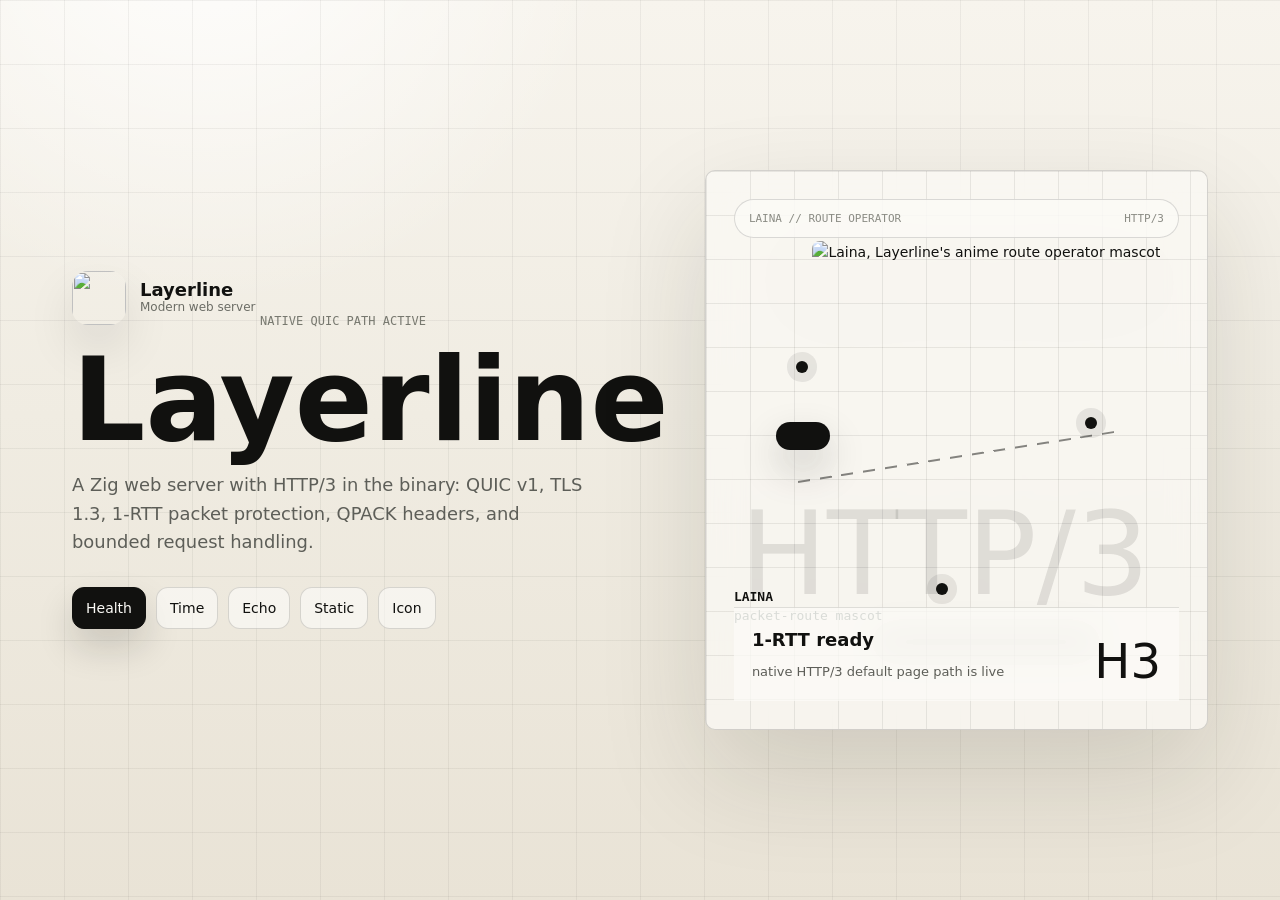
==== src/assets/default.html @ 22386458 "Extract builtin default page asset" ====
<!doctype html>
<html lang="en">
<head>
<meta charset="utf-8">
<meta name="viewport" content="width=device-width, initial-scale=1">
<title>Layerline</title>
<link rel="icon" type="image/svg+xml" href="/favicon.svg">
<style>
  * { box-sizing: border-box; }
  body {
    margin: 0;
    min-height: 100vh;
    overflow-x: hidden;
    color: #11110f;
    background:
      radial-gradient(circle at 16% -12%, rgba(255,255,255,.92), transparent 28%),
      linear-gradient(180deg, #f7f4ed 0%, #f0ece2 46%, #e9e3d6 100%);
    font: 14px/1.6 ui-sans-serif, system-ui, -apple-system, BlinkMacSystemFont, "Segoe UI", sans-serif;
  }
  body::before {
    content: "";
    position: fixed;
    inset: 0;
    z-index: -2;
    background:
      linear-gradient(rgba(15,15,12,.05) 1px, transparent 1px),
      linear-gradient(90deg, rgba(15,15,12,.05) 1px, transparent 1px);
    background-size: 64px 64px;
  }
  main {
    min-height: 100vh;
    display: grid;
    grid-template-columns: minmax(0, 1.05fr) minmax(280px, .95fr);
    align-items: center;
    gap: clamp(28px, 6vw, 90px);
    max-width: 1280px;
    margin: 0 auto;
    padding: clamp(28px, 6vw, 72px);
  }
  .brand {
    display: inline-flex;
    align-items: center;
    gap: 14px;
    margin-bottom: 28px;
    color: inherit;
    text-decoration: none;
  }
  .brand img {
    width: 54px;
    height: 54px;
    border-radius: 16px;
    box-shadow: 0 22px 48px rgba(17,17,15,.1);
  }
  .brand strong {
    display: block;
    font-size: 18px;
    line-height: 1.1;
    letter-spacing: 0;
  }
  .brand small {
    display: block;
    color: #6b6c65;
    font-size: 12px;
    line-height: 1.2;
  }
  h1 {
    margin: 0;
    max-width: 9ch;
    font-size: clamp(68px, 9vw, 132px);
    line-height: .82;
    letter-spacing: 0;
  }
  .eyebrow {
    display: inline-flex;
    margin: 0 0 16px;
    color: #77786f;
    font: 12px/1.2 ui-monospace, SFMono-Regular, Menlo, monospace;
    text-transform: uppercase;
  }
  p {
    max-width: 46ch;
    margin: 24px 0 0;
    color: #5d5e58;
    font-size: clamp(16px, 1.4vw, 20px);
  }
  .actions {
    display: flex;
    flex-wrap: wrap;
    gap: 10px;
    margin-top: 30px;
  }
  a.button {
    display: inline-flex;
    min-height: 42px;
    align-items: center;
    border: 1px solid rgba(15,15,12,.14);
    border-radius: 12px;
    padding: 9px 13px;
    background: rgba(255,255,255,.5);
    color: #11110f;
    text-decoration: none;
  }
  a.button.primary {
    border-color: #11110f;
    background: #11110f;
    color: #fbfaf6;
    box-shadow: 0 18px 36px rgba(17,17,15,.16);
  }
  .surface {
    position: relative;
    min-height: 560px;
    border: 1px solid rgba(17,17,15,.16);
    border-radius: 10px;
    overflow: hidden;
    background: rgba(251,250,246,.72);
    box-shadow: 0 44px 110px rgba(38,34,24,.14);
    backdrop-filter: blur(18px);
  }
  .surface::before {
    content: "";
    position: absolute;
    inset: 0;
    z-index: 0;
    pointer-events: none;
    background:
      linear-gradient(rgba(17,17,15,.08) 1px, transparent 1px),
      linear-gradient(90deg, rgba(17,17,15,.08) 1px, transparent 1px);
    background-size: 44px 44px;
  }
  .mascot-wrap {
    position: absolute;
    left: 90px;
    right: 30px;
    top: 70px;
    bottom: 74px;
    z-index: 2;
    display: flex;
    align-items: flex-end;
    justify-content: center;
    pointer-events: auto;
  }
  .mascot-wrap::after {
    content: "";
    position: absolute;
    left: 50%;
    bottom: 0;
    width: min(58%, 280px);
    height: 26px;
    border-radius: 999px;
    background: rgba(17,17,15,.13);
    filter: blur(14px);
    transform: translateX(-50%);
    animation: mascot-shadow 5.4s ease-in-out infinite;
  }
  .mascot {
    position: relative;
    z-index: 2;
    display: block;
    width: auto;
    height: min(100%, 500px);
    max-width: 100%;
    border-radius: 8px;
    object-fit: contain;
    filter: drop-shadow(0 30px 42px rgba(17,17,15,.18));
    animation: mascot-float 5.4s ease-in-out infinite;
  }
  .mascot-wrap:focus-visible {
    outline: 2px solid #1c8c74;
    outline-offset: -8px;
  }
  .mascot-wrap:hover .mascot,
  .mascot-wrap:focus-within .mascot {
    animation-duration: 3.8s;
  }
  .mascot-name {
    position: absolute;
    z-index: 5;
    left: 28px;
    bottom: 106px;
    color: #11110f;
    font: 700 13px/1.1 ui-monospace, SFMono-Regular, Menlo, monospace;
    text-transform: uppercase;
  }
  .mascot-name span {
    display: block;
    margin-top: 4px;
    color: #5f6f68;
    font-weight: 500;
    text-transform: none;
  }
  .rail {
    position: absolute;
    z-index: 5;
    left: 28px;
    right: 28px;
    top: 28px;
    display: flex;
    justify-content: space-between;
    gap: 16px;
    padding: 12px 14px;
    border: 1px solid rgba(17,17,15,.14);
    border-radius: 999px;
    background: rgba(251,250,246,.86);
    color: #8b8c84;
    font: 11px/1.2 ui-monospace, SFMono-Regular, Menlo, monospace;
    letter-spacing: 0;
    text-transform: uppercase;
  }
  .route {
    position: absolute;
    z-index: 1;
    left: 18%;
    right: 18%;
    top: 51%;
    height: 2px;
    background: repeating-linear-gradient(90deg, rgba(17,17,15,.5) 0 12px, transparent 12px 22px);
    transform: rotate(-9deg);
  }
  .packet {
    position: absolute;
    z-index: 3;
    left: 14%;
    top: 45%;
    width: 54px;
    height: 28px;
    border: 1px solid rgba(17,17,15,.28);
    border-radius: 999px;
    background: #11110f;
    box-shadow: 0 18px 40px rgba(17,17,15,.2);
    animation: packet-run 4.8s ease-in-out infinite;
  }
  .h3mark {
    position: absolute;
    z-index: 1;
    left: 34px;
    bottom: 128px;
    font-size: clamp(62px, 10vw, 116px);
    line-height: .82;
    letter-spacing: 0;
    color: rgba(17,17,15,.11);
  }
  .caps {
    position: absolute;
    left: 28px;
    right: 28px;
    top: 88px;
    display: grid;
    grid-template-columns: repeat(2, minmax(0, 1fr));
    gap: 10px;
  }
  .cap {
    min-height: 48px;
    padding: 10px 11px;
    border-top: 1px solid rgba(17,17,15,.14);
    background: rgba(251,250,246,.52);
    color: #11110f;
    font: 12px/1.25 ui-monospace, SFMono-Regular, Menlo, monospace;
    transition: background .18s ease, transform .18s ease;
  }
  .cap:hover {
    background: rgba(255,255,255,.76);
    transform: translateY(-2px);
  }
  .node {
    position: absolute;
    z-index: 4;
    width: 12px;
    height: 12px;
    border-radius: 999px;
    background: #11110f;
    box-shadow: 0 0 0 9px rgba(17,17,15,.08);
    animation: node-pulse 3.2s ease-in-out infinite;
  }
  .n1 { left: 18%; top: 34%; }
  .n2 { right: 22%; top: 44%; }
  .n3 { left: 46%; bottom: 24%; }
  .footer {
    position: absolute;
    z-index: 5;
    left: 28px;
    right: 28px;
    bottom: 28px;
    display: grid;
    grid-template-columns: 1fr auto;
    gap: 18px;
    align-items: end;
    padding: 18px;
    border-top: 1px solid rgba(17,17,15,.12);
    background: rgba(251,250,246,.78);
  }
  .footer strong {
    display: block;
    margin-bottom: 5px;
    font-size: 18px;
  }
  .footer span {
    color: #5d5e58;
    font-size: 13px;
  }
  .status {
    font-size: 48px;
    line-height: .9;
  }
  @keyframes packet-run {
    0%, 100% { transform: translateX(0) rotate(-9deg); opacity: .68; }
    50% { transform: translateX(230px) rotate(-9deg); opacity: 1; }
  }
  @keyframes mascot-float {
    0%, 100% { transform: translateY(0) rotate(-.8deg); }
    50% { transform: translateY(-12px) rotate(.8deg); }
  }
  @keyframes mascot-shadow {
    0%, 100% { transform: translateX(-50%) scaleX(.92); opacity: .72; }
    50% { transform: translateX(-50%) scaleX(1.06); opacity: .46; }
  }
  @keyframes node-pulse {
    0%, 100% { box-shadow: 0 0 0 8px rgba(17,17,15,.08); }
    50% { box-shadow: 0 0 0 15px rgba(17,17,15,.04); }
  }
  @media (max-width: 820px) {
    main { grid-template-columns: 1fr; padding: 24px; }
    h1 { font-size: clamp(64px, 22vw, 104px); }
    .surface { min-height: 560px; }
    .mascot-wrap { left: 62px; right: 8px; top: 76px; bottom: 114px; }
    .mascot { height: min(100%, 430px); }
    .mascot-name { bottom: 104px; }
    .route { top: 57%; }
    .packet { top: 54%; animation: none; transform: rotate(-9deg); }
    .h3mark { bottom: 148px; font-size: 70px; }
    .caps { grid-template-columns: 1fr 1fr; }
  }
</style>
</head>
<body>
<main>
  <section>
    <a class="brand" href="/" aria-label="Layerline home">
      <img src="/favicon.svg" alt="">
      <span><strong>Layerline</strong><small>Modern web server</small></span>
    </a>
    <div class="eyebrow">native QUIC path active</div>
    <h1>Layerline</h1>
    <p>A Zig web server with HTTP/3 in the binary: QUIC v1, TLS 1.3, 1-RTT packet protection, QPACK headers, and bounded request handling.</p>
    <div class="actions">
      <a class="button primary" href="/health">Health</a>
      <a class="button" href="/time">Time</a>
      <a class="button" href="/api/echo?msg=hello">Echo</a>
      <a class="button" href="/static/hello.txt">Static</a>
      <a class="button" href="/favicon.svg">Icon</a>
    </div>
  </section>
  <aside class="surface" aria-labelledby="laina-heading laina-role">
    <div class="rail"><span>Laina // route operator</span><span>HTTP/3</span></div>
    <div class="h3mark">HTTP/3</div>
    <div class="route"></div>
    <div class="packet"></div>
    <div class="mascot-wrap" tabindex="0">
      <img class="mascot" src="/static/laina.png?v=hands" alt="Laina, Layerline's anime route operator mascot">
    </div>
    <div class="mascot-name" id="laina-heading">Laina<span id="laina-role">packet-route mascot</span></div>
    <div class="node n1"></div>
    <div class="node n2"></div>
    <div class="node n3"></div>
    <div class="footer"><div><strong>1-RTT ready</strong><span>native HTTP/3 default page path is live</span></div><div class="status">H3</div></div>
  </aside>
</main>
</body>
</html>
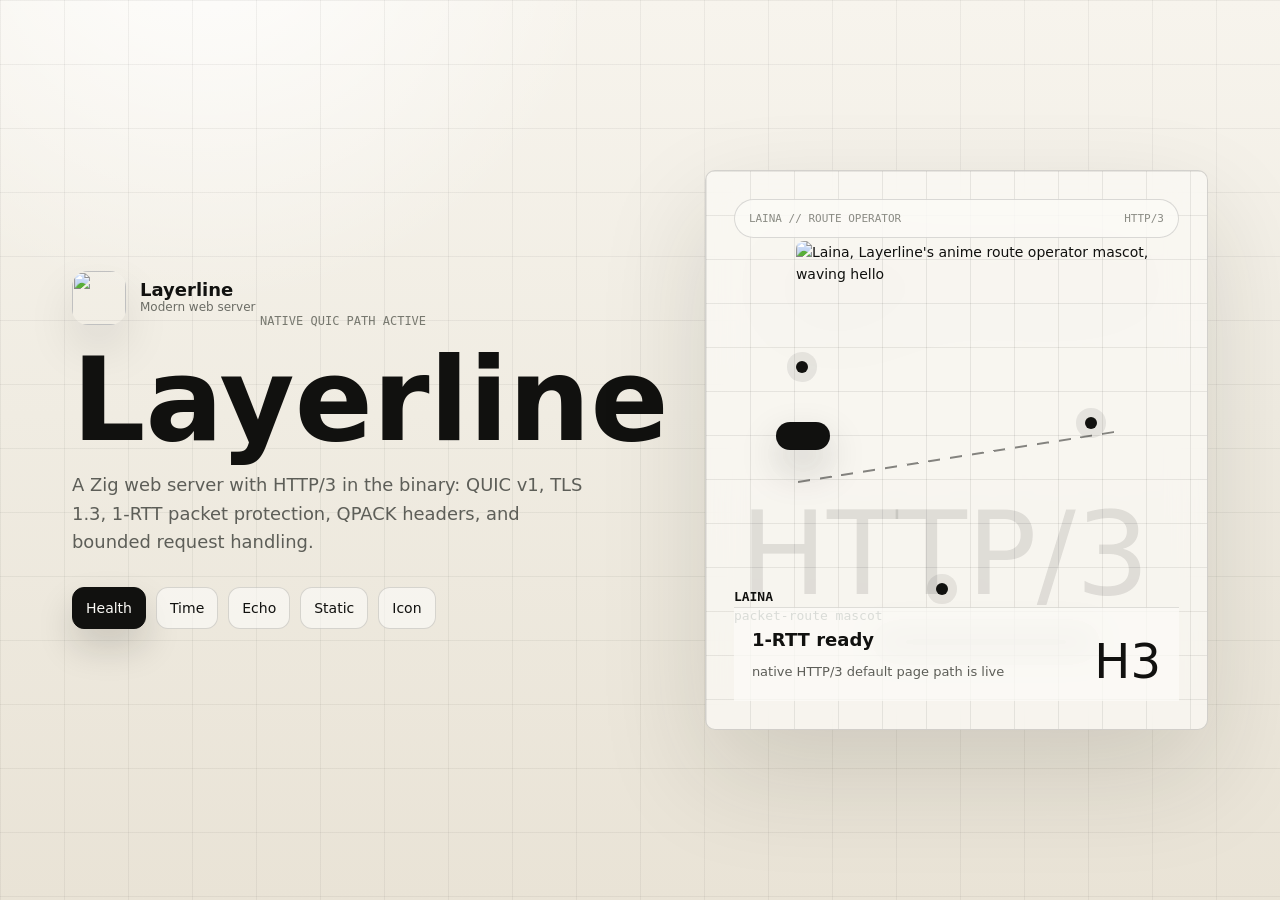
==== commit 2521aba2: "refresh laina and the website" ====
--- a/src/assets/default.html
+++ b/src/assets/default.html
@@ -355,7 +355,7 @@
     <div class="route"></div>
     <div class="packet"></div>
     <div class="mascot-wrap" tabindex="0">
-      <img class="mascot" src="/static/laina.png?v=hands" alt="Laina, Layerline's anime route operator mascot">
+      <img class="mascot" src="/static/laina-v2.png" alt="Laina, Layerline's anime route operator mascot, waving hello">
     </div>
     <div class="mascot-name" id="laina-heading">Laina<span id="laina-role">packet-route mascot</span></div>
     <div class="node n1"></div>
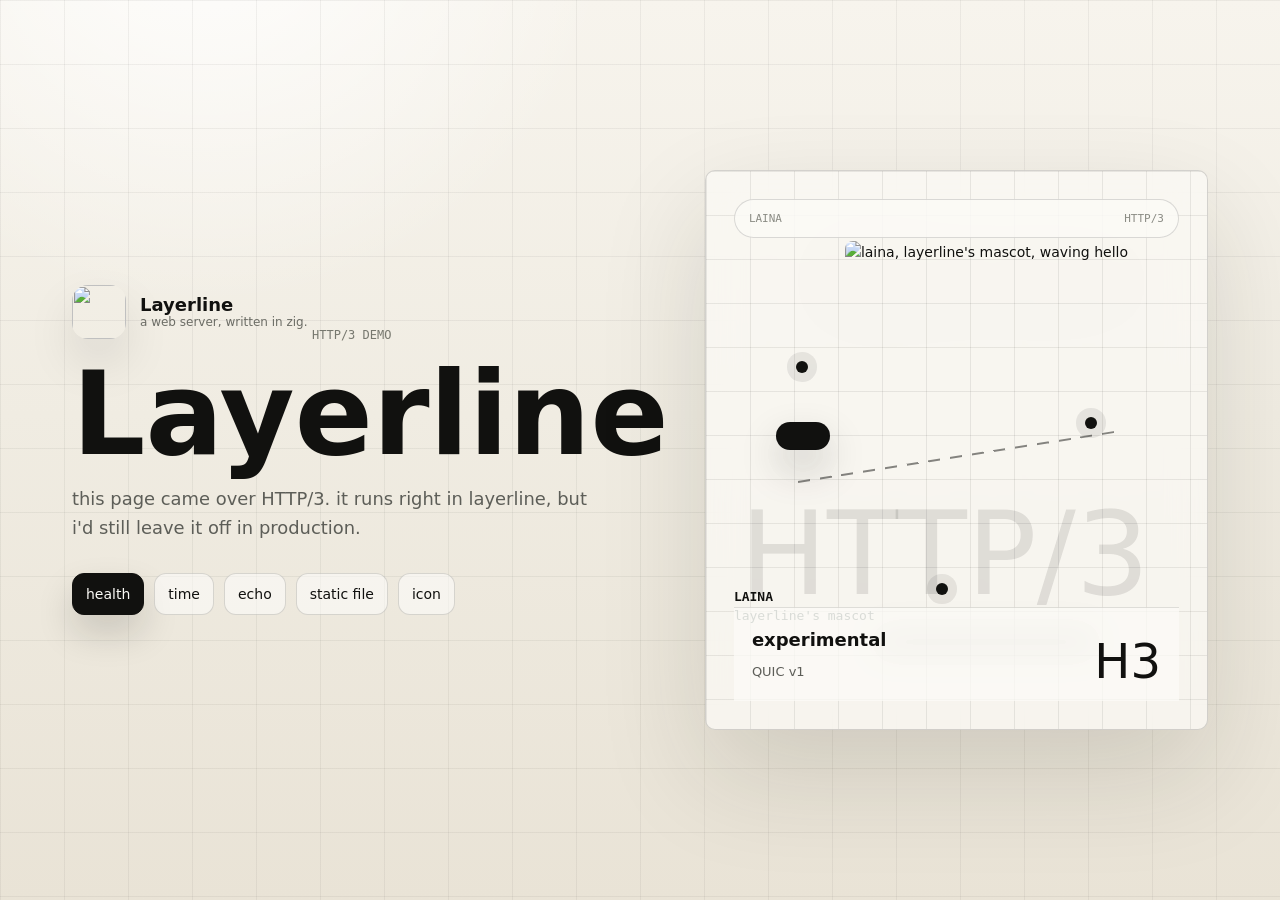
==== commit edeb6681: "write the built-in pages and guides like the readme" ====
--- a/src/assets/default.html
+++ b/src/assets/default.html
@@ -336,32 +336,32 @@
   <section>
     <a class="brand" href="/" aria-label="Layerline home">
       <img src="/favicon.svg" alt="">
-      <span><strong>Layerline</strong><small>Modern web server</small></span>
+      <span><strong>Layerline</strong><small>a web server, written in zig.</small></span>
     </a>
-    <div class="eyebrow">native QUIC path active</div>
+    <div class="eyebrow">HTTP/3 demo</div>
     <h1>Layerline</h1>
-    <p>A Zig web server with HTTP/3 in the binary: QUIC v1, TLS 1.3, 1-RTT packet protection, QPACK headers, and bounded request handling.</p>
+    <p>this page came over HTTP/3. it runs right in layerline, but i'd still leave it off in production.</p>
     <div class="actions">
-      <a class="button primary" href="/health">Health</a>
-      <a class="button" href="/time">Time</a>
-      <a class="button" href="/api/echo?msg=hello">Echo</a>
-      <a class="button" href="/static/hello.txt">Static</a>
-      <a class="button" href="/favicon.svg">Icon</a>
+      <a class="button primary" href="/health">health</a>
+      <a class="button" href="/time">time</a>
+      <a class="button" href="/api/echo?msg=hello">echo</a>
+      <a class="button" href="/static/hello.txt">static file</a>
+      <a class="button" href="/favicon.svg">icon</a>
     </div>
   </section>
   <aside class="surface" aria-labelledby="laina-heading laina-role">
-    <div class="rail"><span>Laina // route operator</span><span>HTTP/3</span></div>
+    <div class="rail"><span>laina</span><span>HTTP/3</span></div>
     <div class="h3mark">HTTP/3</div>
     <div class="route"></div>
     <div class="packet"></div>
     <div class="mascot-wrap" tabindex="0">
-      <img class="mascot" src="/static/laina-v2.png" alt="Laina, Layerline's anime route operator mascot, waving hello">
+      <img class="mascot" src="/static/laina-v2.png" alt="laina, layerline's mascot, waving hello">
     </div>
-    <div class="mascot-name" id="laina-heading">Laina<span id="laina-role">packet-route mascot</span></div>
+    <div class="mascot-name" id="laina-heading">laina<span id="laina-role">layerline's mascot</span></div>
     <div class="node n1"></div>
     <div class="node n2"></div>
     <div class="node n3"></div>
-    <div class="footer"><div><strong>1-RTT ready</strong><span>native HTTP/3 default page path is live</span></div><div class="status">H3</div></div>
+    <div class="footer"><div><strong>experimental</strong><span>QUIC v1</span></div><div class="status">H3</div></div>
   </aside>
 </main>
 </body>
